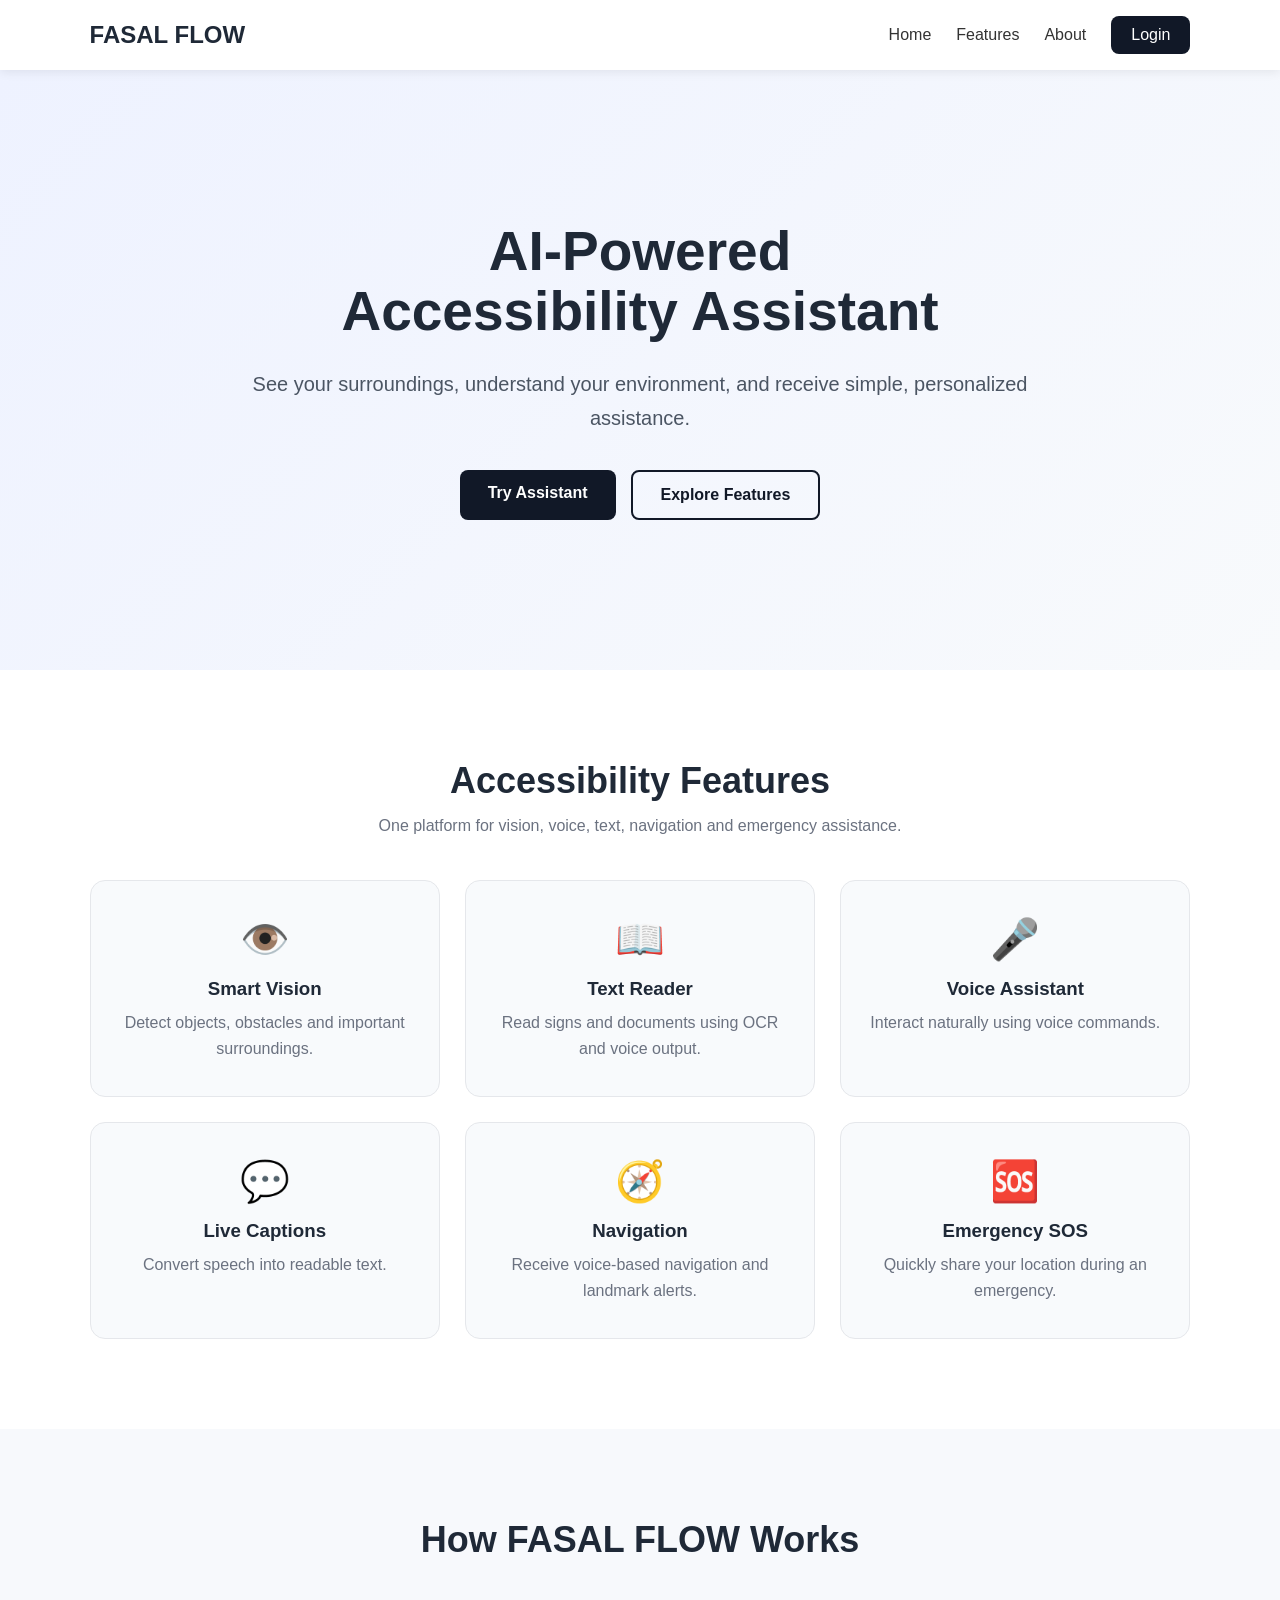
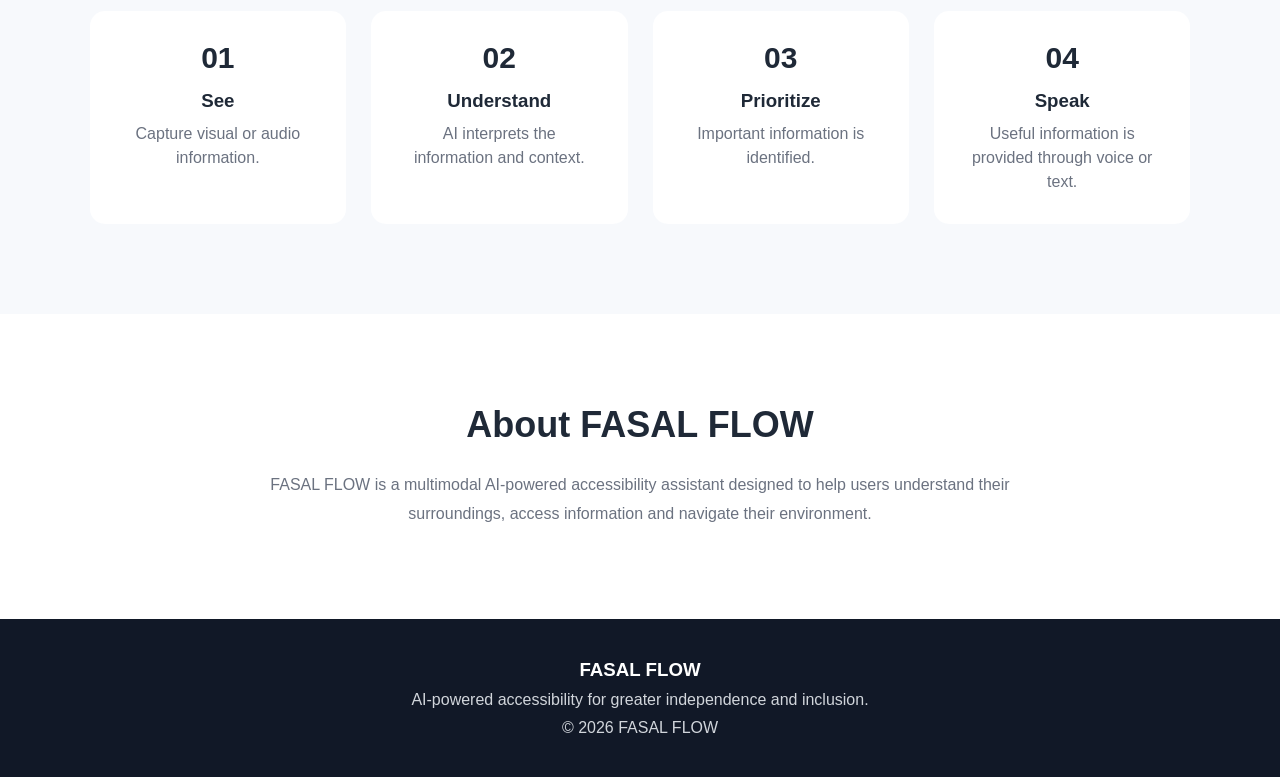
==== frontend/index.html @ 54cec709 "Accessibility Assistant" ====
<!DOCTYPE html>
<html lang="en">
<head>
    <meta charset="UTF-8">
    <meta name="viewport" content="width=device-width, initial-scale=1.0">

    <title>FASAL FLOW - Accessibility Assistant</title>

    <link rel="stylesheet" href="style.css">
</head>

<body>

    <!-- Navigation -->
    <header class="navbar">

        <div class="logo">
            FASAL FLOW
        </div>

        <nav>
            <a href="#home">Home</a>
            <a href="#features">Features</a>
            <a href="#about">About</a>
            <a href="pages/login.html" class="login-btn">Login</a>
        </nav>

    </header>


    <!-- Hero Section -->
    <section id="home" class="hero">

        <div class="hero-content">

            <h1>
                AI-Powered
                <span>Accessibility Assistant</span>
            </h1>

            <p>
                See your surroundings, understand your environment,
                and receive simple, personalized assistance.
            </p>

            <div class="hero-buttons">

                <a href="pages/dashboard.html" class="primary-btn">
                    Try Assistant
                </a>

                <a href="#features" class="secondary-btn">
                    Explore Features
                </a>

            </div>

        </div>

    </section>


    <!-- Features -->
    <section id="features" class="features-section">

        <h2>Accessibility Features</h2>

        <p class="section-description">
            One platform for vision, voice, text, navigation and emergency assistance.
        </p>


        <div class="feature-grid">

            <div class="feature-card">
                <div class="icon">👁️</div>
                <h3>Smart Vision</h3>
                <p>
                    Detect objects, obstacles and important surroundings.
                </p>
            </div>


            <div class="feature-card">
                <div class="icon">📖</div>
                <h3>Text Reader</h3>
                <p>
                    Read signs and documents using OCR and voice output.
                </p>
            </div>


            <div class="feature-card">
                <div class="icon">🎤</div>
                <h3>Voice Assistant</h3>
                <p>
                    Interact naturally using voice commands.
                </p>
            </div>


            <div class="feature-card">
                <div class="icon">💬</div>
                <h3>Live Captions</h3>
                <p>
                    Convert speech into readable text.
                </p>
            </div>


            <div class="feature-card">
                <div class="icon">🧭</div>
                <h3>Navigation</h3>
                <p>
                    Receive voice-based navigation and landmark alerts.
                </p>
            </div>


            <div class="feature-card">
                <div class="icon">🆘</div>
                <h3>Emergency SOS</h3>
                <p>
                    Quickly share your location during an emergency.
                </p>
            </div>

        </div>

    </section>


    <!-- How it works -->
    <section class="how-section">

        <h2>How FASAL FLOW Works</h2>

        <div class="workflow">

            <div>
                <strong>01</strong>
                <h3>See</h3>
                <p>Capture visual or audio information.</p>
            </div>

            <div>
                <strong>02</strong>
                <h3>Understand</h3>
                <p>AI interprets the information and context.</p>
            </div>

            <div>
                <strong>03</strong>
                <h3>Prioritize</h3>
                <p>Important information is identified.</p>
            </div>

            <div>
                <strong>04</strong>
                <h3>Speak</h3>
                <p>Useful information is provided through voice or text.</p>
            </div>

        </div>

    </section>


    <!-- About -->
    <section id="about" class="about-section">

        <h2>About FASAL FLOW</h2>

        <p>
            FASAL FLOW is a multimodal AI-powered accessibility assistant
            designed to help users understand their surroundings,
            access information and navigate their environment.
        </p>

    </section>


    <!-- Footer -->
    <footer>

        <h3>FASAL FLOW</h3>

        <p>
            AI-powered accessibility for greater independence and inclusion.
        </p>

        <p>© 2026 FASAL FLOW</p>

    </footer>


    <script src="script.js"></script>

</body>
</html>
---- frontend/style.css ----
* {
    margin: 0;
    padding: 0;
    box-sizing: border-box;
}

html {
    scroll-behavior: smooth;
}

body {
    font-family: Arial, sans-serif;
    background: #f7f9fc;
    color: #1f2937;
}


/* NAVBAR */

.navbar {
    height: 70px;
    background: white;
    display: flex;
    justify-content: space-between;
    align-items: center;
    padding: 0 7%;
    position: sticky;
    top: 0;
    z-index: 1000;
    box-shadow: 0 2px 10px rgba(0,0,0,0.08);
}

.logo {
    font-size: 24px;
    font-weight: bold;
}

.navbar nav {
    display: flex;
    align-items: center;
    gap: 25px;
}

.navbar a {
    text-decoration: none;
    color: #333;
    font-weight: 500;
}

.login-btn {
    background: #111827;
    color: white !important;
    padding: 10px 20px;
    border-radius: 8px;
}


/* HERO */

.hero {
    min-height: 600px;
    display: flex;
    align-items: center;
    justify-content: center;
    text-align: center;
    padding: 60px 20px;

    background: linear-gradient(
        135deg,
        #eef2ff,
        #f8fafc
    );
}

.hero-content {
    max-width: 800px;
}

.hero h1 {
    font-size: 55px;
    line-height: 1.1;
    margin-bottom: 25px;
}

.hero h1 span {
    display: block;
}

.hero p {
    font-size: 20px;
    line-height: 1.7;
    margin-bottom: 35px;
    color: #4b5563;
}

.hero-buttons {
    display: flex;
    justify-content: center;
    gap: 15px;
}

.primary-btn,
.secondary-btn {
    padding: 14px 28px;
    border-radius: 8px;
    text-decoration: none;
    font-weight: bold;
}

.primary-btn {
    background: #111827;
    color: white;
}

.secondary-btn {
    border: 2px solid #111827;
    color: #111827;
}


/* FEATURES */

.features-section {
    padding: 90px 7%;
    text-align: center;
    background: white;
}

.features-section h2,
.how-section h2,
.about-section h2 {
    font-size: 36px;
    margin-bottom: 15px;
}

.section-description {
    color: #6b7280;
    margin-bottom: 45px;
}

.feature-grid {
    display: grid;
    grid-template-columns: repeat(3, 1fr);
    gap: 25px;
}

.feature-card {
    background: #f8fafc;
    padding: 35px 25px;
    border-radius: 15px;
    border: 1px solid #e5e7eb;
    transition: 0.3s;
}

.feature-card:hover {
    transform: translateY(-5px);
    box-shadow: 0 10px 25px rgba(0,0,0,0.08);
}

.icon {
    font-size: 40px;
    margin-bottom: 15px;
}

.feature-card h3 {
    margin-bottom: 10px;
}

.feature-card p {
    color: #6b7280;
    line-height: 1.6;
}


/* HOW IT WORKS */

.how-section {
    padding: 90px 7%;
    text-align: center;
}

.workflow {
    display: grid;
    grid-template-columns: repeat(4, 1fr);
    gap: 25px;
    margin-top: 50px;
}

.workflow div {
    background: white;
    padding: 30px;
    border-radius: 15px;
}

.workflow strong {
    font-size: 30px;
}

.workflow h3 {
    margin: 15px 0 10px;
}

.workflow p {
    color: #6b7280;
    line-height: 1.5;
}


/* ABOUT */

.about-section {
    background: white;
    text-align: center;
    padding: 90px 20%;
}

.about-section p {
    margin-top: 25px;
    line-height: 1.8;
    color: #6b7280;
}


/* FOOTER */

footer {
    background: #111827;
    color: white;
    text-align: center;
    padding: 40px 20px;
}

footer p {
    margin-top: 10px;
    color: #d1d5db;
}


/* MOBILE */

@media (max-width: 768px) {

    .navbar {
        padding: 0 20px;
    }

    .navbar nav a:not(.login-btn) {
        display: none;
    }

    .hero h1 {
        font-size: 40px;
    }

    .hero p {
        font-size: 17px;
    }

    .hero-buttons {
        flex-direction: column;
    }

    .feature-grid {
        grid-template-columns: 1fr;
    }

    .workflow {
        grid-template-columns: 1fr;
    }

    .about-section {
        padding: 70px 25px;
    }
}
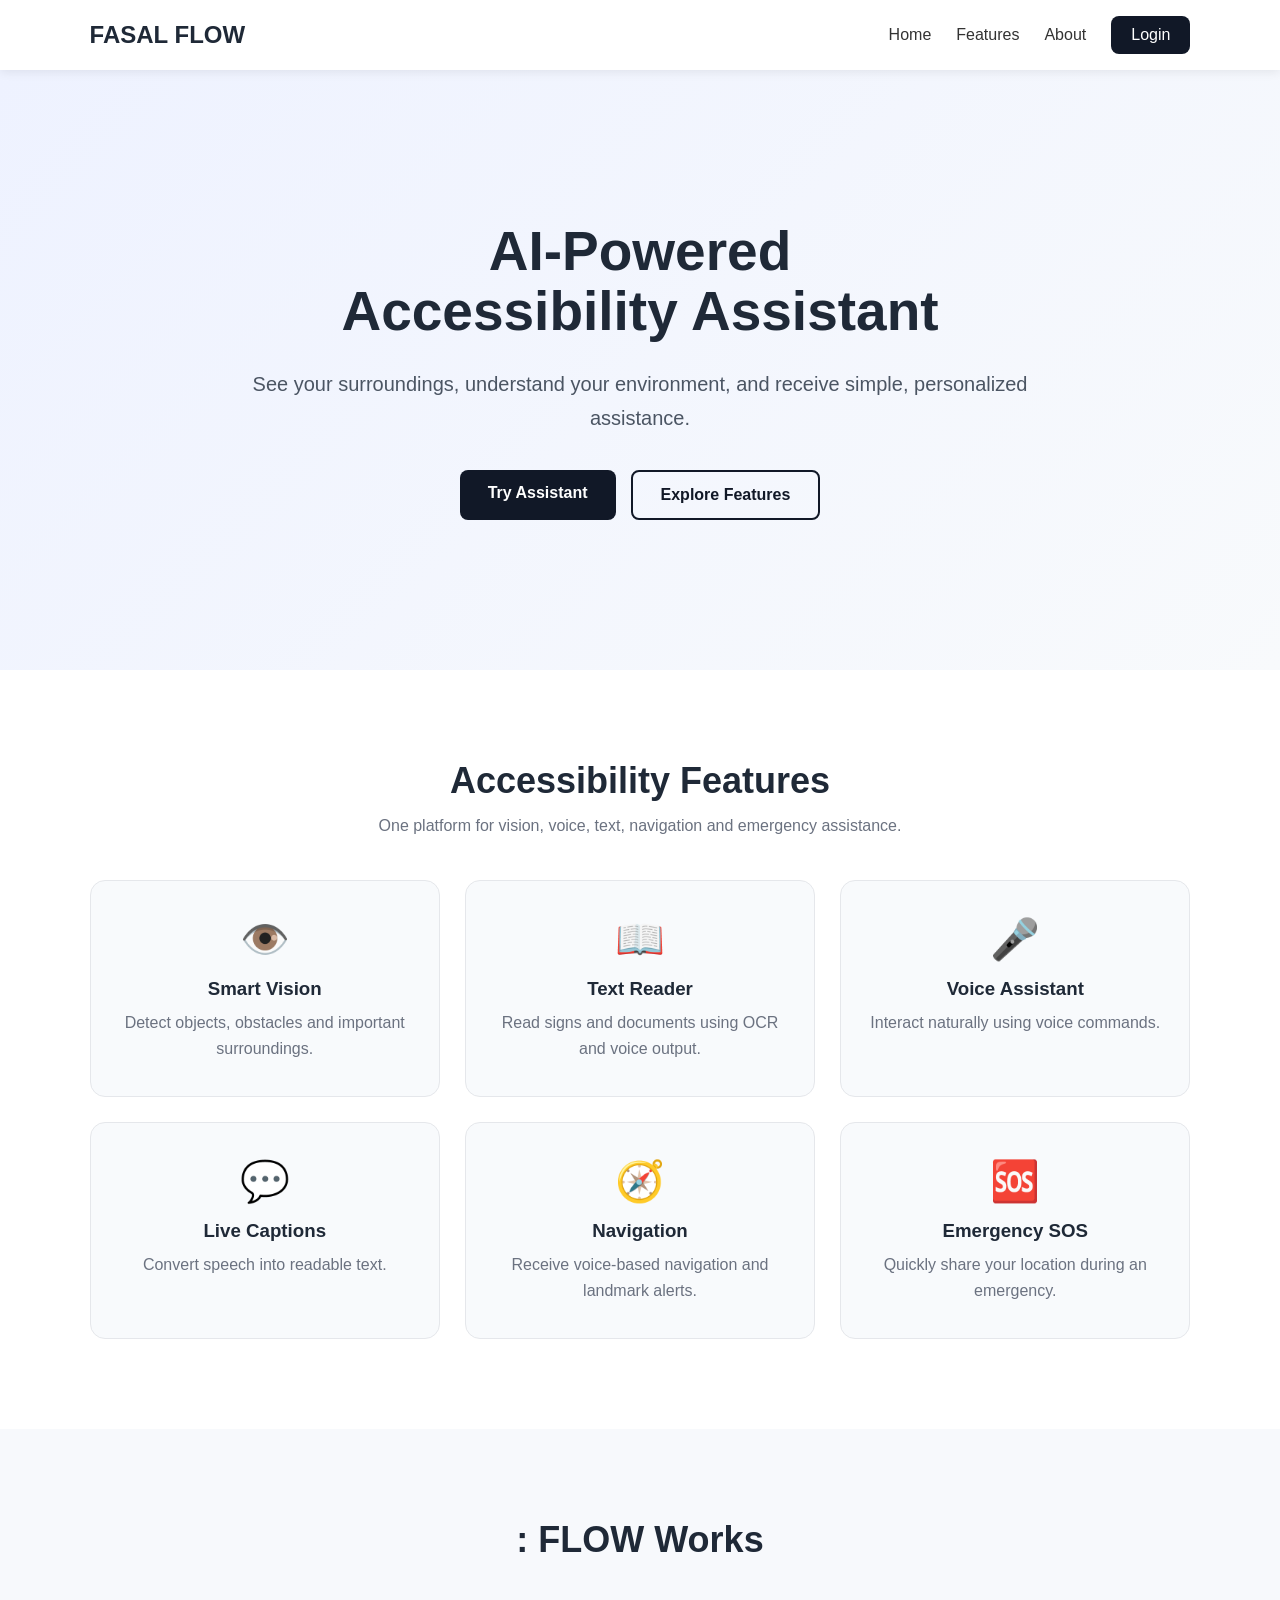
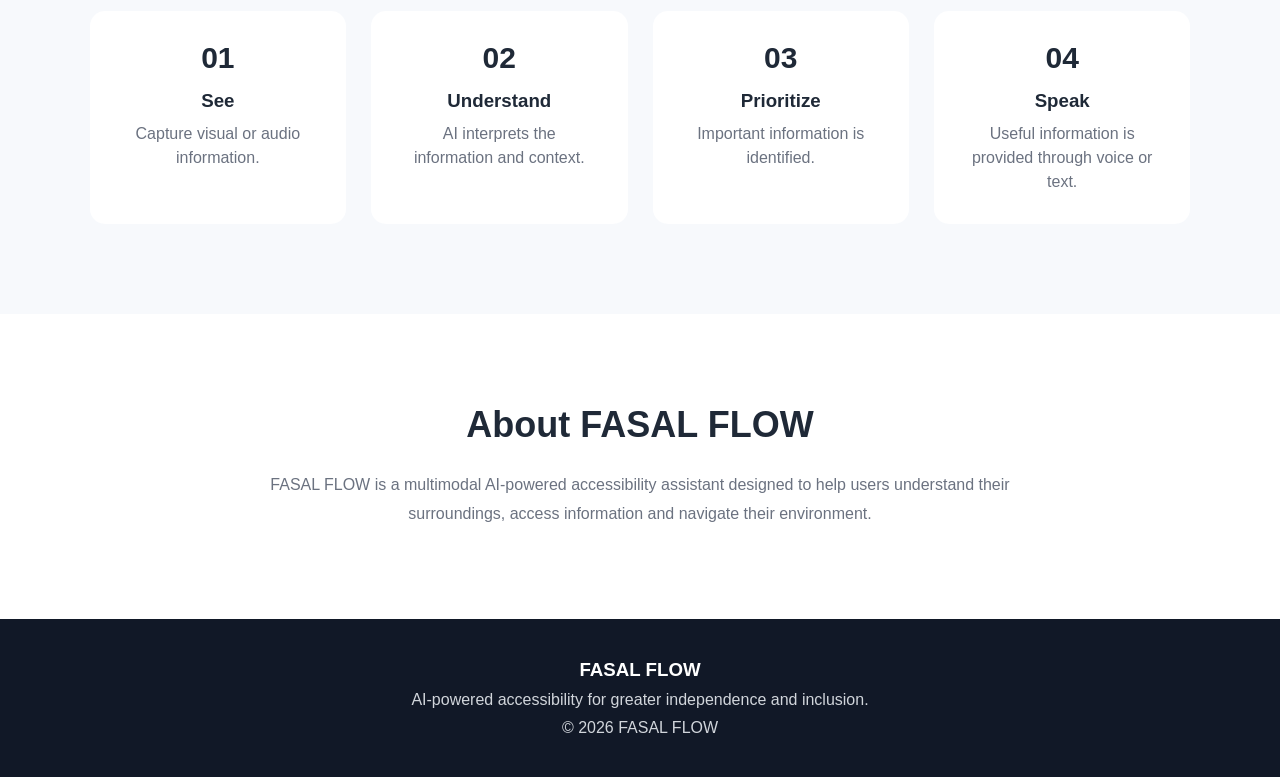
==== commit 54224115: "update" ====
--- a/frontend/index.html
+++ b/frontend/index.html
@@ -133,7 +133,7 @@
     <!-- How it works -->
     <section class="how-section">
 
-        <h2>How FASAL FLOW Works</h2>
+        <h2>: FLOW Works</h2>
 
         <div class="workflow">
 
